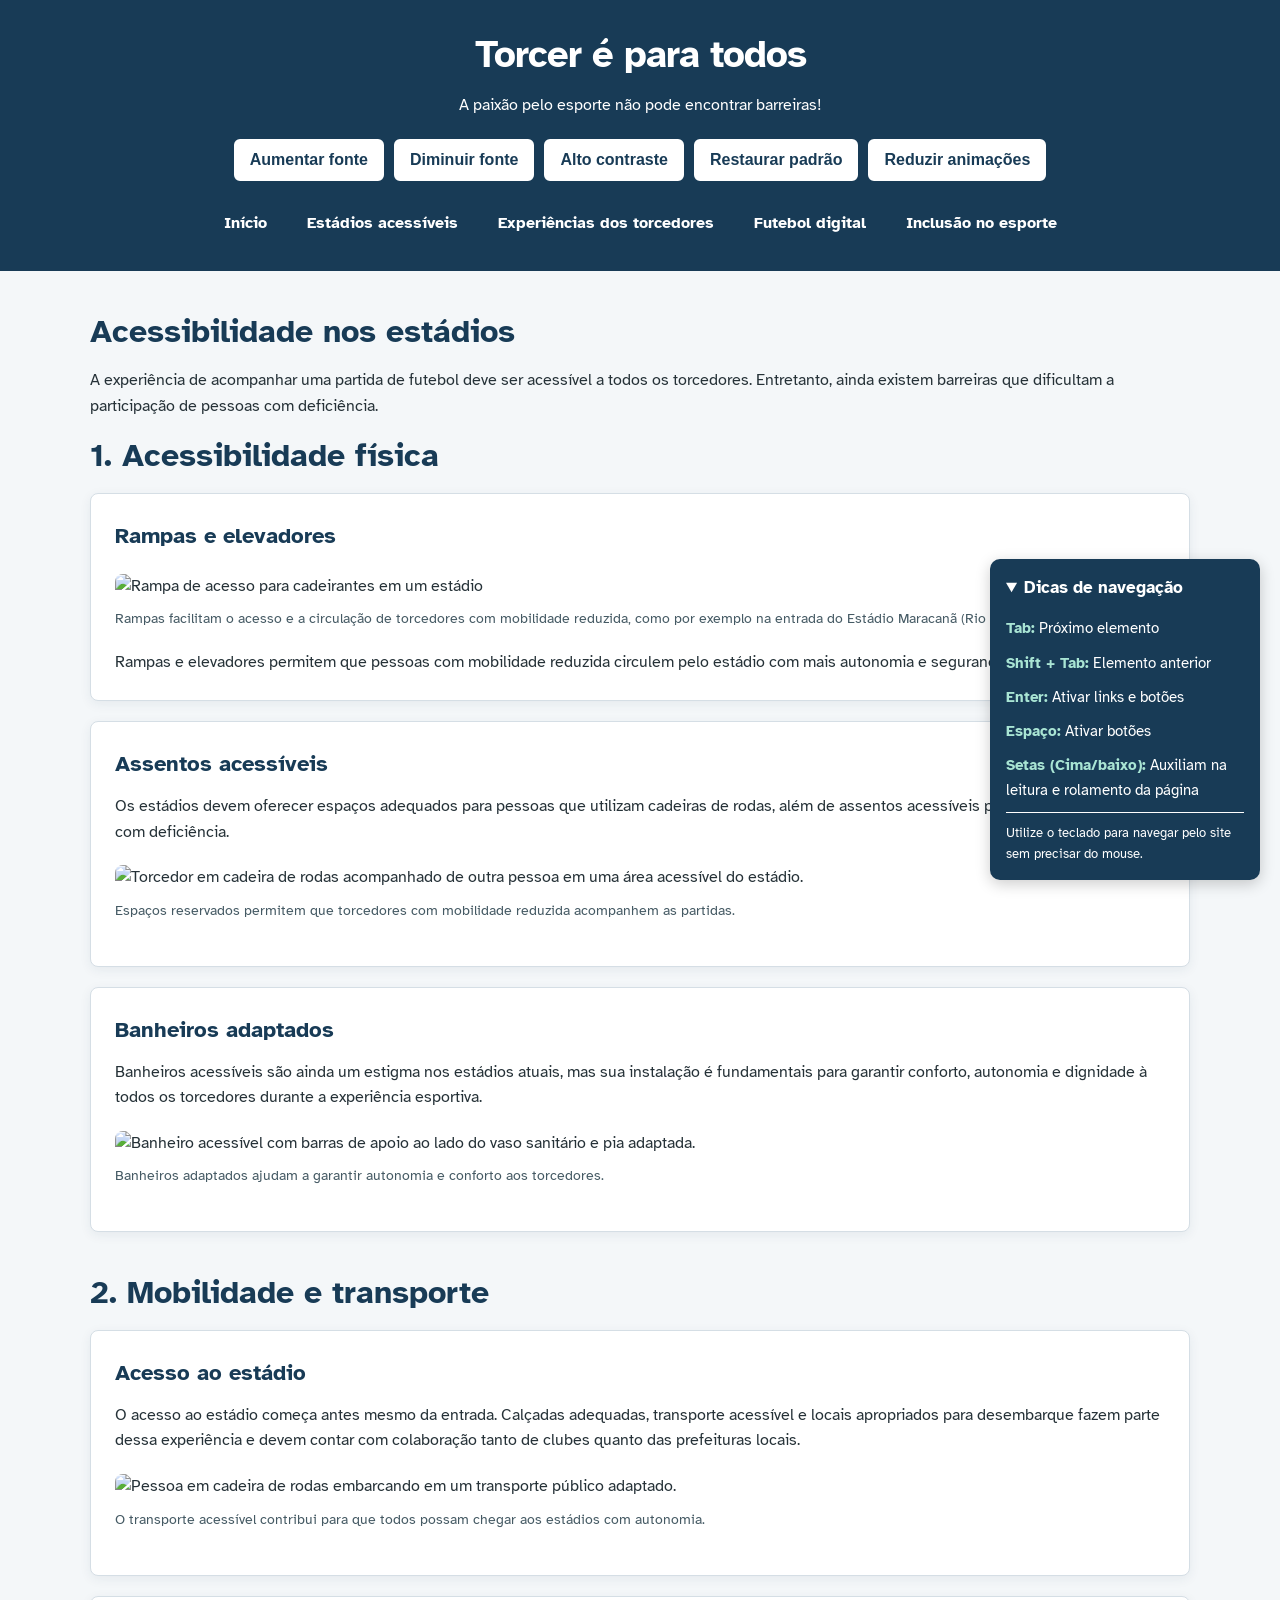
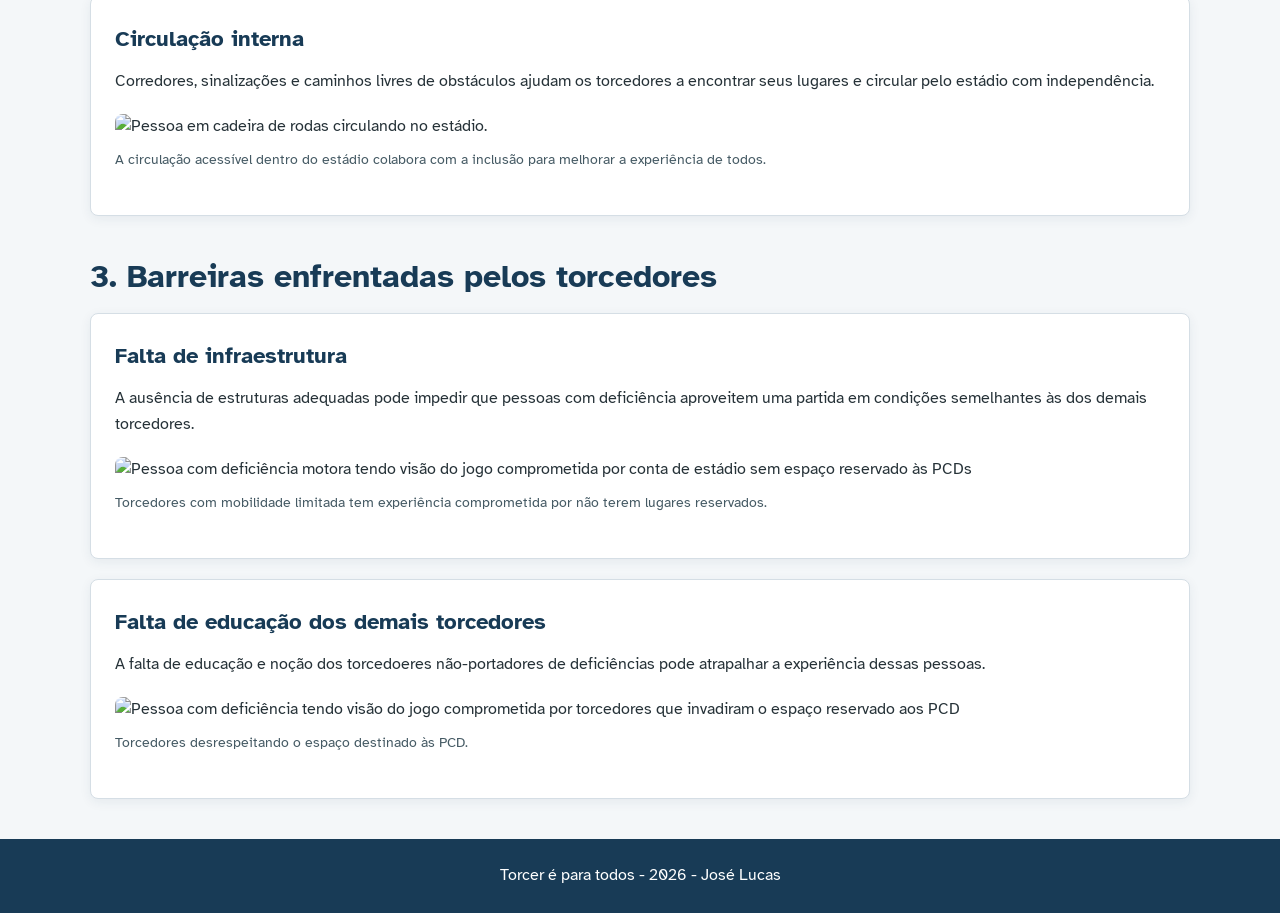
==== estadios.html @ 879877d7 "Add files via upload" ====
<!--Rampas, elevadores, assentos acessíveis, transporte, banheiros adaptados e obstáculos que pessoas com deficiência enfrentam para acompanhar uma partida presencialmente-->   
<!DOCTYPE html>
<html lang="pt-BR">

<head>
    <meta charset="UTF-8">
    <meta name="viewport" content="width=device-width, initial-scale=1.0">
    <title>Acessibilidade nos Estádios | Torcer é para todos</title>
    <link rel="stylesheet" href="style.css">
    <link rel="preconnect" href="https://fonts.googleapis.com">
    <link rel="preconnect" href="https://fonts.gstatic.com" crossorigin>
    <link href="https://fonts.googleapis.com/css2?family=Atkinson+Hyperlegible:wght@400;700&display=swap" rel="stylesheet">
</head>

<body>

    <a href="#conteudo" class="skip-link">
        Pular para o conteúdo
    </a>


    <header>

        <h1>Torcer é para todos</h1>
        <p>A paixão pelo esporte não pode encontrar barreiras!</p>

            <div class="controles-acessibilidade"
            aria-label="Controles de acessibilidade">

            <button type="button" id="aumentar-fonte">
                Aumentar fonte
            </button>

            <button type="button" id="diminuir-fonte">
                Diminuir fonte
            </button>

            <button type="button" id="alto-contraste"
                aria-pressed="false">
                Alto contraste
            </button>

            <button type="button" id="restaurar">
                Restaurar padrão
            </button>

            <button type="button" id="reduzir-animacoes"
                aria-pressed="false">
                Reduzir animações
            </button>
            </div>

        <nav aria-label="Navegação principal">
            <ul>
                <li><a href="index.html">Início</a></li>
                <li><a href="estadios.html">Estádios acessíveis</a></li>
                <li><a href="experiencias.html">Experiências dos torcedores</a></li>
                <li><a href="futebol-digital.html">Futebol digital</a></li>
                <li><a href="inclusao.html">Inclusão no esporte</a></li>
            </ul>
        </nav>

    </header>

    <main id="conteudo">

        <h2>Acessibilidade nos estádios</h2>

        <p>
            A experiência de acompanhar uma partida de futebol
            deve ser acessível a todos os torcedores.
            Entretanto, ainda existem barreiras que dificultam
            a participação de pessoas com deficiência.
        </p>

        <section>

            <h2>1. Acessibilidade física</h2>

            
        <article>
            <h3>Rampas e elevadores</h3>

            <figure>
                <img
                    src="assets\imagens/rampas-estadios.jpg"
                    alt="Rampa de acesso para cadeirantes em um estádio"
                >
                <figcaption>
                    Rampas facilitam o acesso e a circulação de torcedores com mobilidade reduzida,
                     como por exemplo na entrada do Estádio Maracanã (Rio de Janeiro).
                </figcaption>
            </figure>

    <p>
        Rampas e elevadores permitem que pessoas
        com mobilidade reduzida circulem pelo estádio
        com mais autonomia e segurança.
    </p>
</article>


            <article>
                <h3>Assentos acessíveis</h3>
                <p>
                    Os estádios devem oferecer espaços adequados
                    para pessoas que utilizam cadeiras de rodas,
                    além de assentos acessíveis para outros
                    torcedores com deficiência.
                </p>
        
                <figure>
                <img
                src="assets/imagens/assentos-acessiveis.jpg"
                alt="Torcedor em cadeira de rodas acompanhado de outra pessoa em uma área acessível do estádio."
                >
                <figcaption>
                Espaços reservados permitem que torcedores
                com mobilidade reduzida acompanhem as partidas.
                </figcaption>
                </figure>

            </article>

            <article>
                <h3>Banheiros adaptados</h3>
                <p>
                    Banheiros acessíveis são ainda um estigma nos estádios atuais, mas sua instalação é fundamentais para
                    garantir conforto, autonomia e dignidade à todos os torcedores durante a experiência esportiva.
                </p>
                <figure>
                <img
                src="assets\imagens/banheiros-adaptados.jpg"
                alt="Banheiro acessível com barras de apoio ao lado do vaso sanitário e pia adaptada."
                >
                <figcaption>
                Banheiros adaptados ajudam a garantir
                autonomia e conforto aos torcedores.
                </figcaption>
                </figure>
            </article>

        </section>

        <section>

            <h2>2. Mobilidade e transporte</h2>

            <article>
                <h3>Acesso ao estádio</h3>
                <p>
                    O acesso ao estádio começa antes mesmo
                    da entrada. Calçadas adequadas, transporte
                    acessível e locais apropriados para
                    desembarque fazem parte dessa experiência e
                    devem contar com colaboração tanto de clubes
                    quanto das prefeituras locais.
                </p>
                <figure>
                <img
                src="assets\imagens/transporte-acessivel.jpg"
                alt="Pessoa em cadeira de rodas embarcando em um transporte público adaptado."
                >
                <figcaption>
                O transporte acessível contribui para que
                todos possam chegar aos estádios com autonomia.
                </figcaption>
                </figure>
            </article>

            <article>
                <h3>Circulação interna</h3>
                <p>
                    Corredores, sinalizações e caminhos livres
                    de obstáculos ajudam os torcedores a
                    encontrar seus lugares e circular pelo
                    estádio com independência.
                </p>
                <figure>
                <img
                src="assets\imagens/circulacao-estadio.webp"
                alt="Pessoa em cadeira de rodas circulando no estádio."
                >
                <figcaption>
                A circulação acessível dentro do estádio colabora com a inclusão para melhorar a experiência de todos.
                </figcaption>
                </figure>
            </article>

        </section>

        <section>

            <h2>3. Barreiras enfrentadas pelos torcedores</h2>

            <article>
                <h3>Falta de infraestrutura</h3>
                <p>
                    A ausência de estruturas adequadas pode
                    impedir que pessoas com deficiência
                    aproveitem uma partida em condições
                    semelhantes às dos demais torcedores.
                </p>
                <figure>
                <img
                src="assets\imagens/falta-de-infraestrutura.jpg"
                alt="Pessoa com deficiência motora tendo visão do jogo comprometida por conta de estádio sem espaço reservado às PCDs" >
                <figcaption>
                Torcedores com mobilidade limitada tem experiência comprometida
                por não terem lugares reservados.
                </figcaption>
                </figure>
            </article>

            <article>
                <h3>Falta de educação dos demais torcedores</h3>
                <p>
                    A falta de educação e noção dos torcedoeres não-portadores
                    de deficiências pode atrapalhar a experiência dessas pessoas.
                </p>
                <figure>
                <img
                src="assets\imagens/invasaoareapcd.webp"
                alt="Pessoa com deficiência tendo visão do jogo comprometida por torcedores que invadiram o espaço reservado aos PCD"
                >
                <figcaption>
                Torcedores desrespeitando o espaço destinado às PCD.
                </figcaption>
                </figure>
            </article>

        </section>

    </main>

    <details class="dicas-teclado" open>

    <summary>
        <span> Dicas de navegação</span>
    </summary>

    <div class="conteudo-dicas">

        <p>
            <strong>Tab:</strong>
            Próximo elemento
        </p>

        <p>
            <strong>Shift + Tab:</strong>
            Elemento anterior
        </p>

        <p>
            <strong>Enter:</strong>
            Ativar links e botões
        </p>

        <p>
            <strong>Espaço:</strong>
            Ativar botões
        </p>

        <p>
            <strong>Setas (Cima/baixo):</strong>
            Auxiliam na leitura e rolamento da página
        </p>

        <p class="aviso-dicas">
            Utilize o teclado para navegar pelo site
            sem precisar do mouse.
        </p>

    </div>

</details>

    <footer>
        <p>Torcer é para todos - 2026 - José Lucas</p>
    </footer>
<script src="js/script.js/script.js"></script>
</body>

</html>
---- style.css ----
/* =================================
   1. CONFIGURAÇÕES GERAIS
================================= */

* {
    margin: 0;
    padding: 0;
    box-sizing: border-box;
}

body {
    font-family: 'Atkinson Hyperlegible', Arial, sans-serif;    background-color: #F4F7F9;
    color: #263238;
    font-size: 16px;
    line-height: 1.6;
}

/* =================================
   2. CABEÇALHO
================================= */

header {
    background-color: #183B56;
    color: #FFFFFF;
    padding: 24px;
    text-align: center;
}

header h1 {
    margin-bottom: 8px;
    font-size: 2rem;
}

header p {
    margin-bottom: 20px;
}

/* =================================
   3. MENU DE NAVEGAÇÃO
================================= */

nav ul {
    list-style: none;
    display: flex;
    justify-content: center;
    flex-wrap: wrap;
    gap: 12px;
}

nav a {
    display: inline-block;
    color: #FFFFFF;
    text-decoration: none;
    padding: 10px 14px;
    border-radius: 6px;
    font-weight: bold;
}

nav a:hover {
    background-color: #FFFFFF;
    color: #183B56;
}

/* =================================
   4. LINK PARA PULAR AO CONTEÚDO
================================= */

body > a:first-of-type {
    position: absolute;
    top: -100px;
    left: 12px;
    background-color: #FFFFFF;
    color: #183B56;
    padding: 12px;
    z-index: 10;
}

body > a:first-of-type:focus {
    top: 12px;
}

/* =================================
   5. CONTEÚDO PRINCIPAL
================================= */

main {
    width: 90%;
    max-width: 1100px;
    margin: 40px auto;
}

section {
    margin-bottom: 40px;
}

h2 {
    color: #183B56;
    font-size: 1.8rem;
    margin-bottom: 16px;
}

h3 {
    color: #183B56;
    font-size: 1.3rem;
    margin-bottom: 12px;
}

p {
    margin-bottom: 16px;
}

/* =================================
   6. ARTIGOS
================================= */

article {
    background-color: #FFFFFF;
    padding: 24px;
    margin-bottom: 20px;
    border-radius: 8px;
    border: 1px solid #D5DEE5;
}

/* =================================
   7. IMAGENS E LEGENDAS
================================= */

figure {
    margin: 20px 0;
}

figure img {
    display: block;
    max-width: 100%;
    height: auto;
    border-radius: 8px;
}

figcaption {
    margin-top: 8px;
    font-size: 0.9rem;
    color: #455A64;
}

/* =================================
   8. LINKS E FOCO DO TECLADO
================================= */

a {
    color: #17634F;
}

a:hover {
    text-decoration: underline;
}


/* ACESSIBILIDADE POR TECLADO */


/* DESTAQUE DE FOCO PARA NAVEGAÇÃO POR TECLADO */

a:focus-visible,
button:focus-visible,
input:focus-visible,
select:focus-visible,
textarea:focus-visible {
    outline: 3px solid #287A68;
    outline-offset: 4px;
    border-radius: 4px;
}

/* Destaque especial para os controles de acessibilidade */
.controles-acessibilidade button:focus-visible {
    outline: 4px solid #FFFFFF;
    outline-offset: 3px;
    box-shadow: 0 0 0 7px #183B56;
}


/* =================================
   9. RODAPÉ
================================= */

footer {
    background-color: #183B56;
    color: #FFFFFF;
    text-align: center;
    padding: 24px;
}

footer p {
    margin-bottom: 0;
}

/* =================================
   10. ADAPTAÇÃO PARA CELULARES
================================= */

@media (max-width: 600px) {

    header {
        padding: 20px 12px;
    }

    header h1 {
        font-size: 1.6rem;
    }

    nav ul {
        flex-direction: column;
        align-items: stretch;
    }

    nav a {
        display: block;
    }

    main {
        width: 92%;
        margin: 24px auto;
    }

    article {
        padding: 18px;
    }


}
header h1 {
    font-size: 2.4rem;
    letter-spacing: -1px;
}

h2 {
    font-size: 2rem;
    line-height: 1.3;
}

h3 {
    font-size: 1.4rem;
}

/* =================================
   11. IDENTIDADE VISUAL DOS CARTÕES
================================= */

article {
    box-shadow: 0 3px 12px rgba(24, 59, 86, 0.07);
    transition: transform 0.2s ease, box-shadow 0.2s ease;
}

article:hover {
    transform: translateY(-3px);
    box-shadow: 0 6px 18px rgba(24, 59, 86, 0.12);
}

/* =================================
   12. LINKS MAIS VISÍVEIS
================================= */

a {
    font-weight: 600;
    text-underline-offset: 4px;
}

/* =================================
   13. MELHOR ORGANIZAÇÃO DO TEXTO
================================= */

main > section:first-child {
    padding: 24px 0;
}

section > article p:last-child {
    margin-bottom: 0;
}

/* =================================
   14. RESPEITO ÀS PREFERÊNCIAS
================================= */

@media (prefers-reduced-motion: reduce) {
    *,
    *::before,
    *::after {
        scroll-behavior: auto !important;
        transition-duration: 0.01ms !important;
        animation-duration: 0.01ms !important;
    }
}

/* CONTROLES DE ACESSIBILIDADE */

.controles-acessibilidade {
    display: flex;
    justify-content: center;
    flex-wrap: wrap;
    gap: 10px;
    margin-bottom: 20px;
}

.controles-acessibilidade button {
    background-color: #FFFFFF;
    color: #183B56;
    border: 2px solid #FFFFFF;
    border-radius: 6px;
    padding: 10px 14px;
    font-size: 1rem;
    font-weight: bold;
    cursor: pointer;
}

.controles-acessibilidade button:hover {
    background-color: #DCEBE7;
}

.controles-acessibilidade button:focus-visible {
    outline: 3px solid #FFFFFF;
    outline-offset: 4px;
}

/* =================================
   MODO DE ALTO CONTRASTE
================================= */

body.alto-contraste {
    background-color: #000000;
    color: #FFFFFF;
}

body.alto-contraste header,
body.alto-contraste footer {
    background-color: #000000;
    color: #FFFFFF;
    border-bottom: 2px solid #FFFF00;
}

body.alto-contraste h1,
body.alto-contraste h2,
body.alto-contraste h3 {
    color: #FFFF00;
}

body.alto-contraste article {
    background-color: #000000;
    color: #FFFFFF;
    border: 2px solid #FFFF00;
}

body.alto-contraste a {
    color: #FFFF00;
}

body.alto-contraste nav a {
    color: #FFFFFF;
}

body.alto-contraste nav a:hover {
    background-color: #FFFF00;
    color: #000000;
}

body.alto-contraste .controles-acessibilidade button {
    background-color: #000000;
    color: #FFFF00;
    border: 2px solid #FFFF00;
}

body.alto-contraste figcaption {
    color: #FFFFFF;
}

/* REDUÇÃO DE ANIMAÇÕES */

body.reduzir-animacoes *,
body.reduzir-animacoes *::before,
body.reduzir-animacoes *::after {
    animation: none !important;
    transition: none !important;
    scroll-behavior: auto !important;
}


/* =================================
   15. DICAS DE NAVEGAÇÃO
================================= */

.dicas-teclado {
    position: fixed;
    right: 20px;
    bottom: 20px;
    width: 270px;
    background-color: #183B56;
    color: #FFFFFF;
    border-radius: 10px;
    padding: 16px;
    box-shadow: 0 4px 15px rgba(0, 0, 0, 0.2);
    z-index: 100;
}

.dicas-teclado summary {
    cursor: pointer;
    font-weight: bold;
    font-size: 1.05rem;
}

.conteudo-dicas {
    margin-top: 14px;
}

.conteudo-dicas p {
    margin-bottom: 10px;
    font-size: 0.95rem;
}

.conteudo-dicas strong {
    color: #A9E5D4;
}

.conteudo-dicas .aviso-dicas {
    font-size: 0.8rem;
    margin-bottom: 0;
    border-top: 1px solid #FFFFFF;
    padding-top: 10px;
}

.dicas-teclado summary:focus-visible {
    outline: 3px solid #FFFFFF;
    outline-offset: 5px;
    border-radius: 3px;
}

/* Em telas pequenas, a caixa não fica sobre o conteúdo */
@media (max-width: 600px) {
    .dicas-teclado {
        position: static;
        width: 90%;
        margin: 20px auto;
    }
}
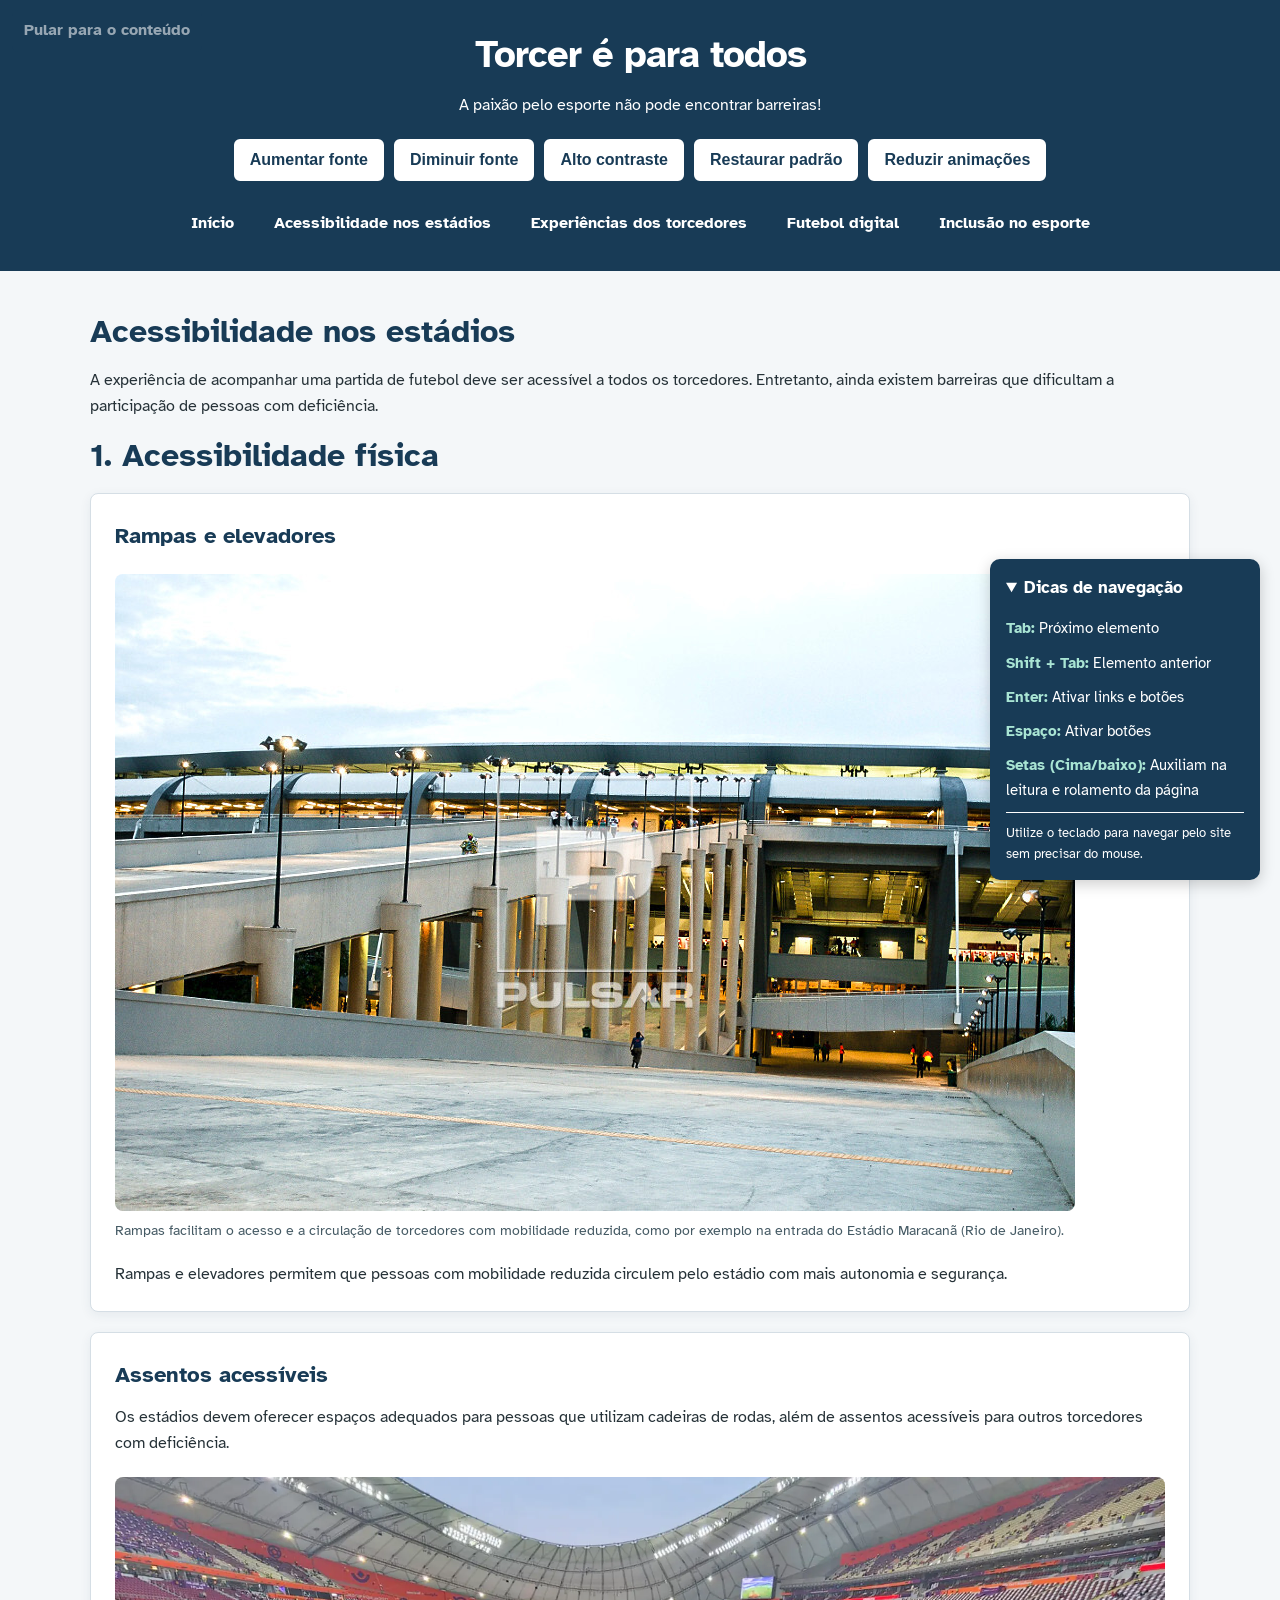
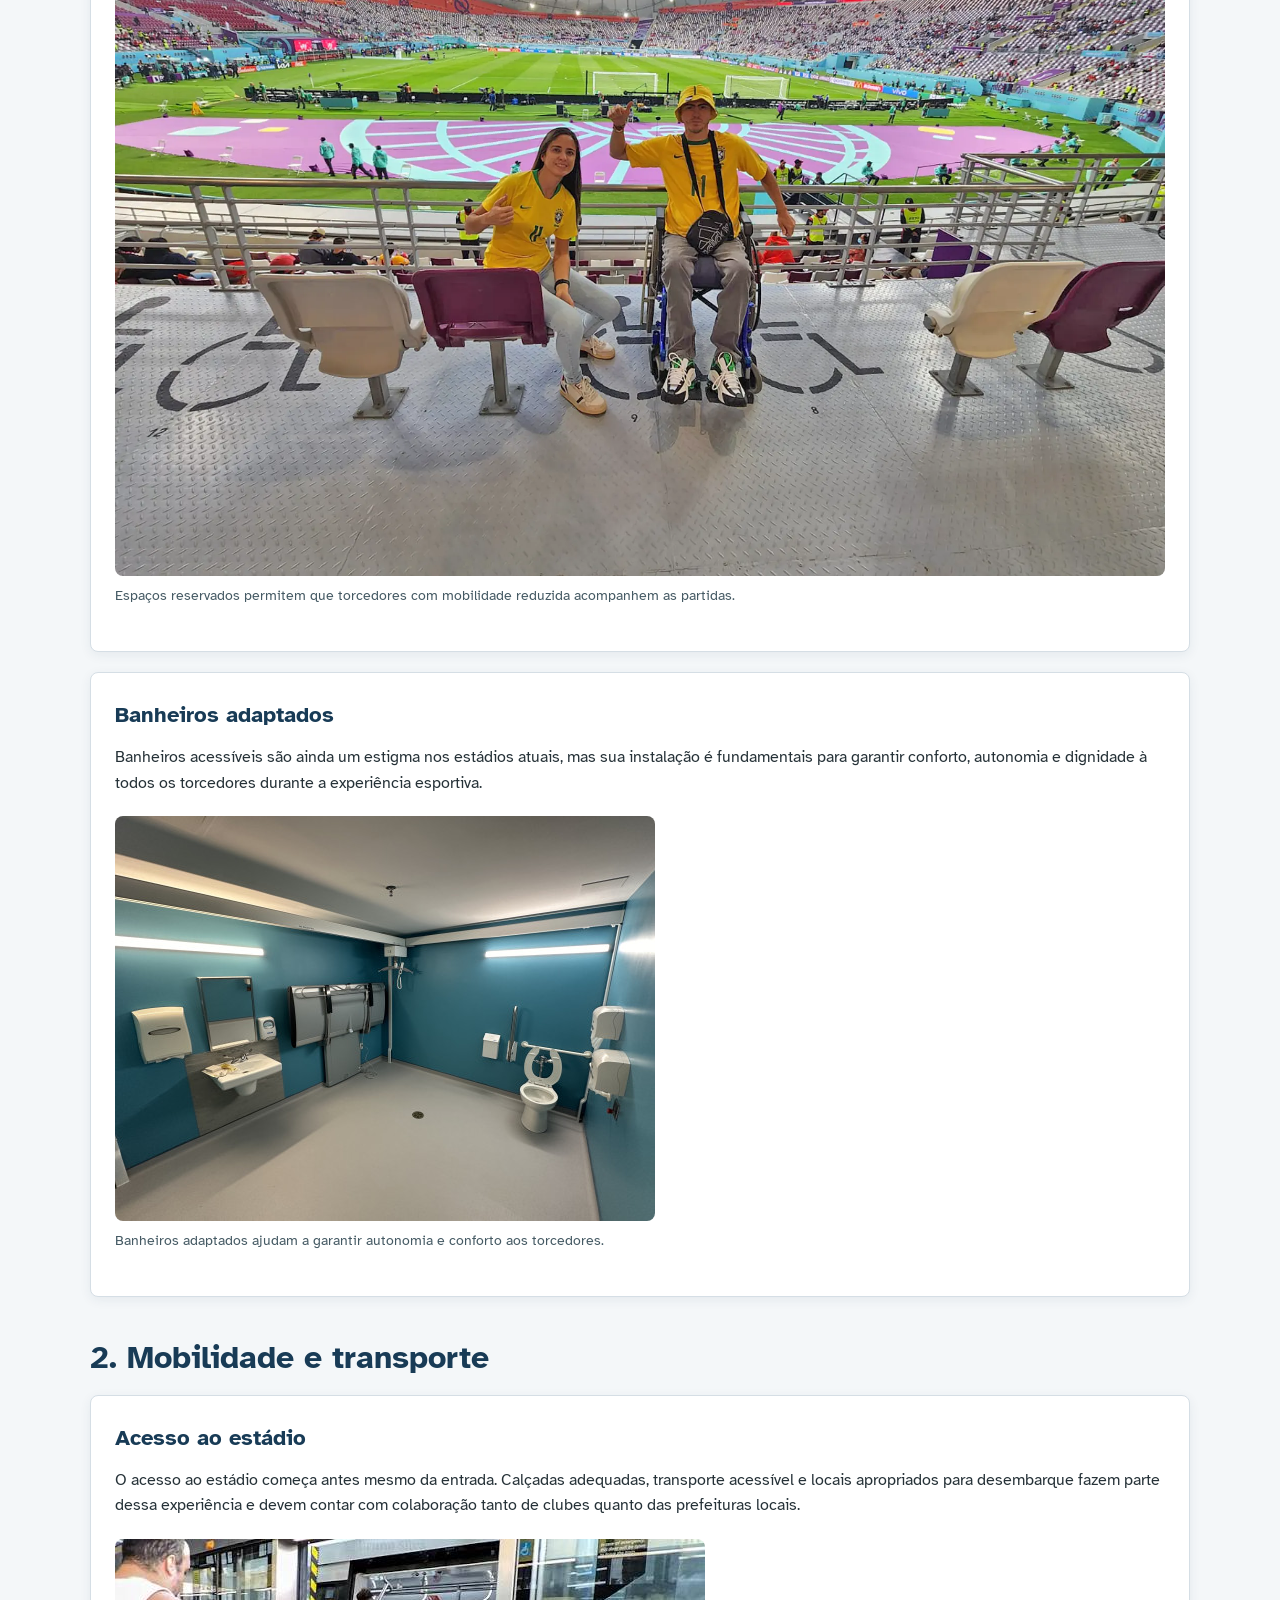
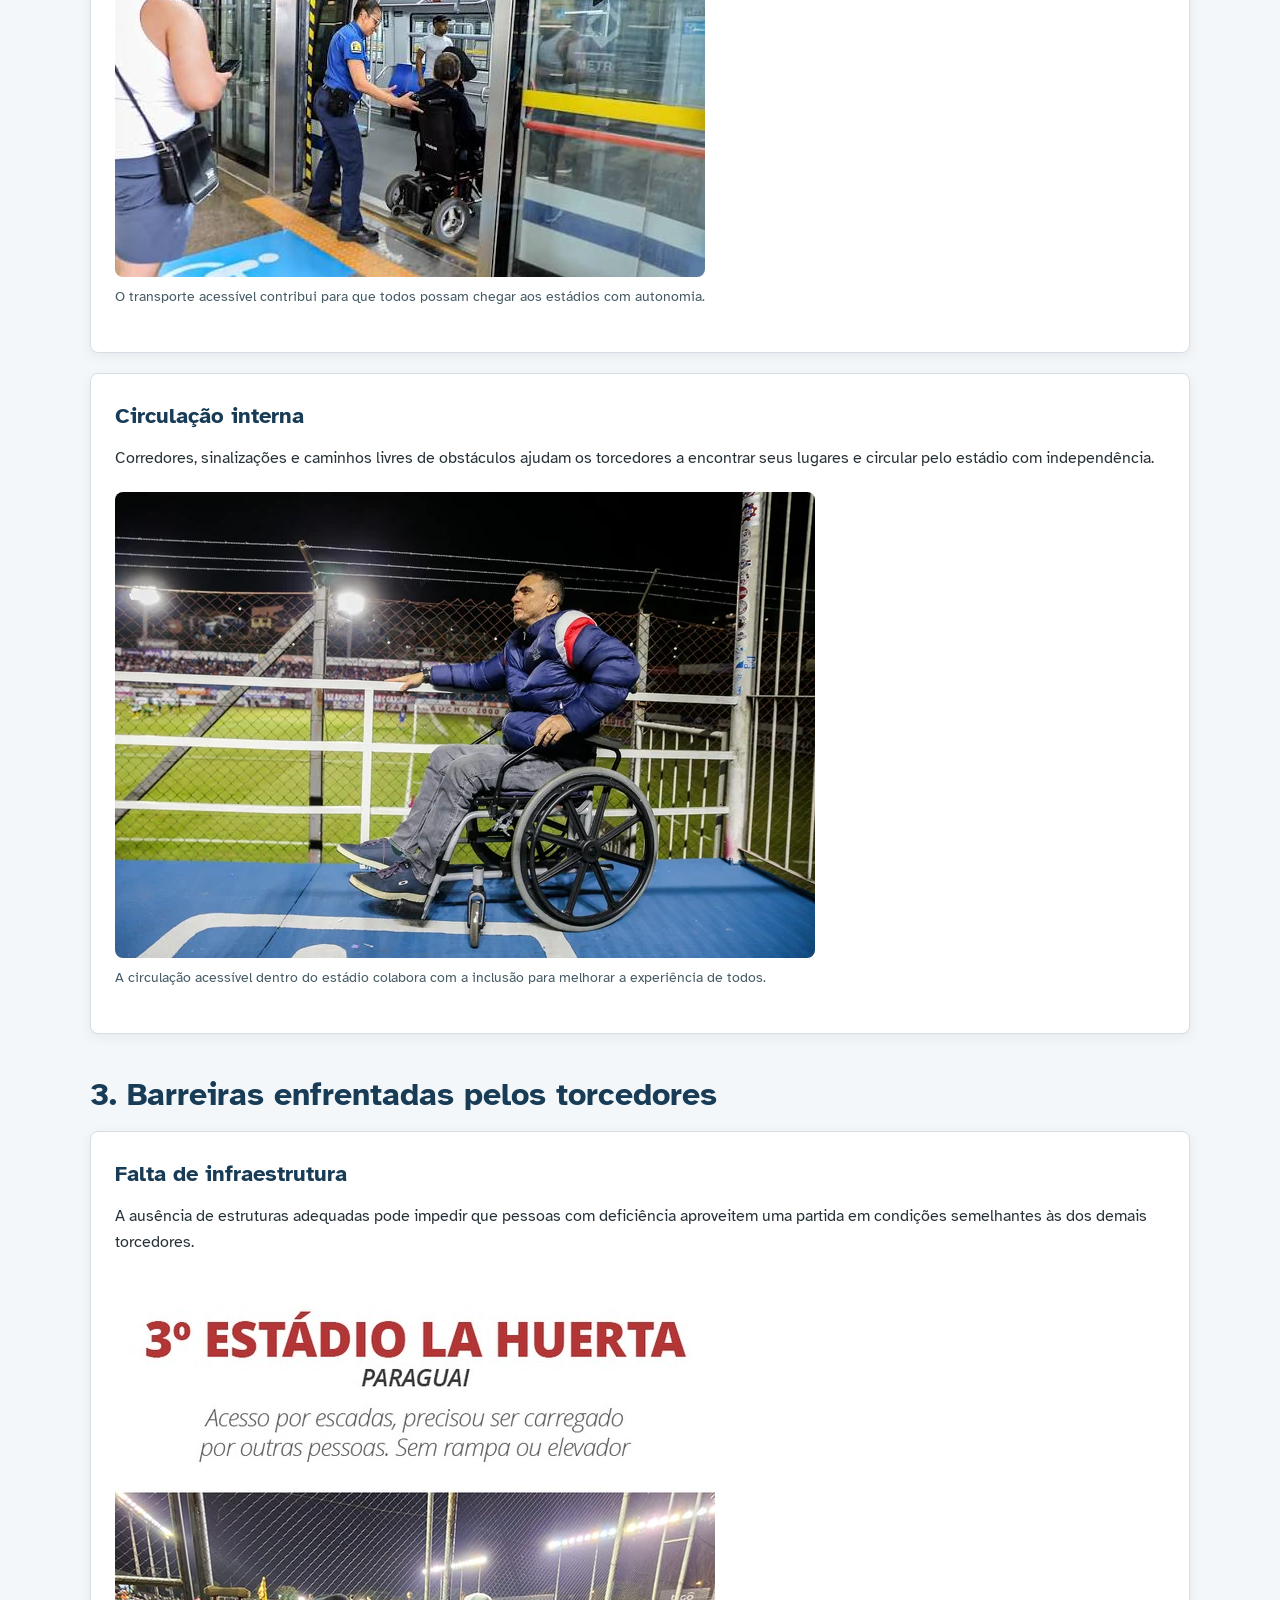
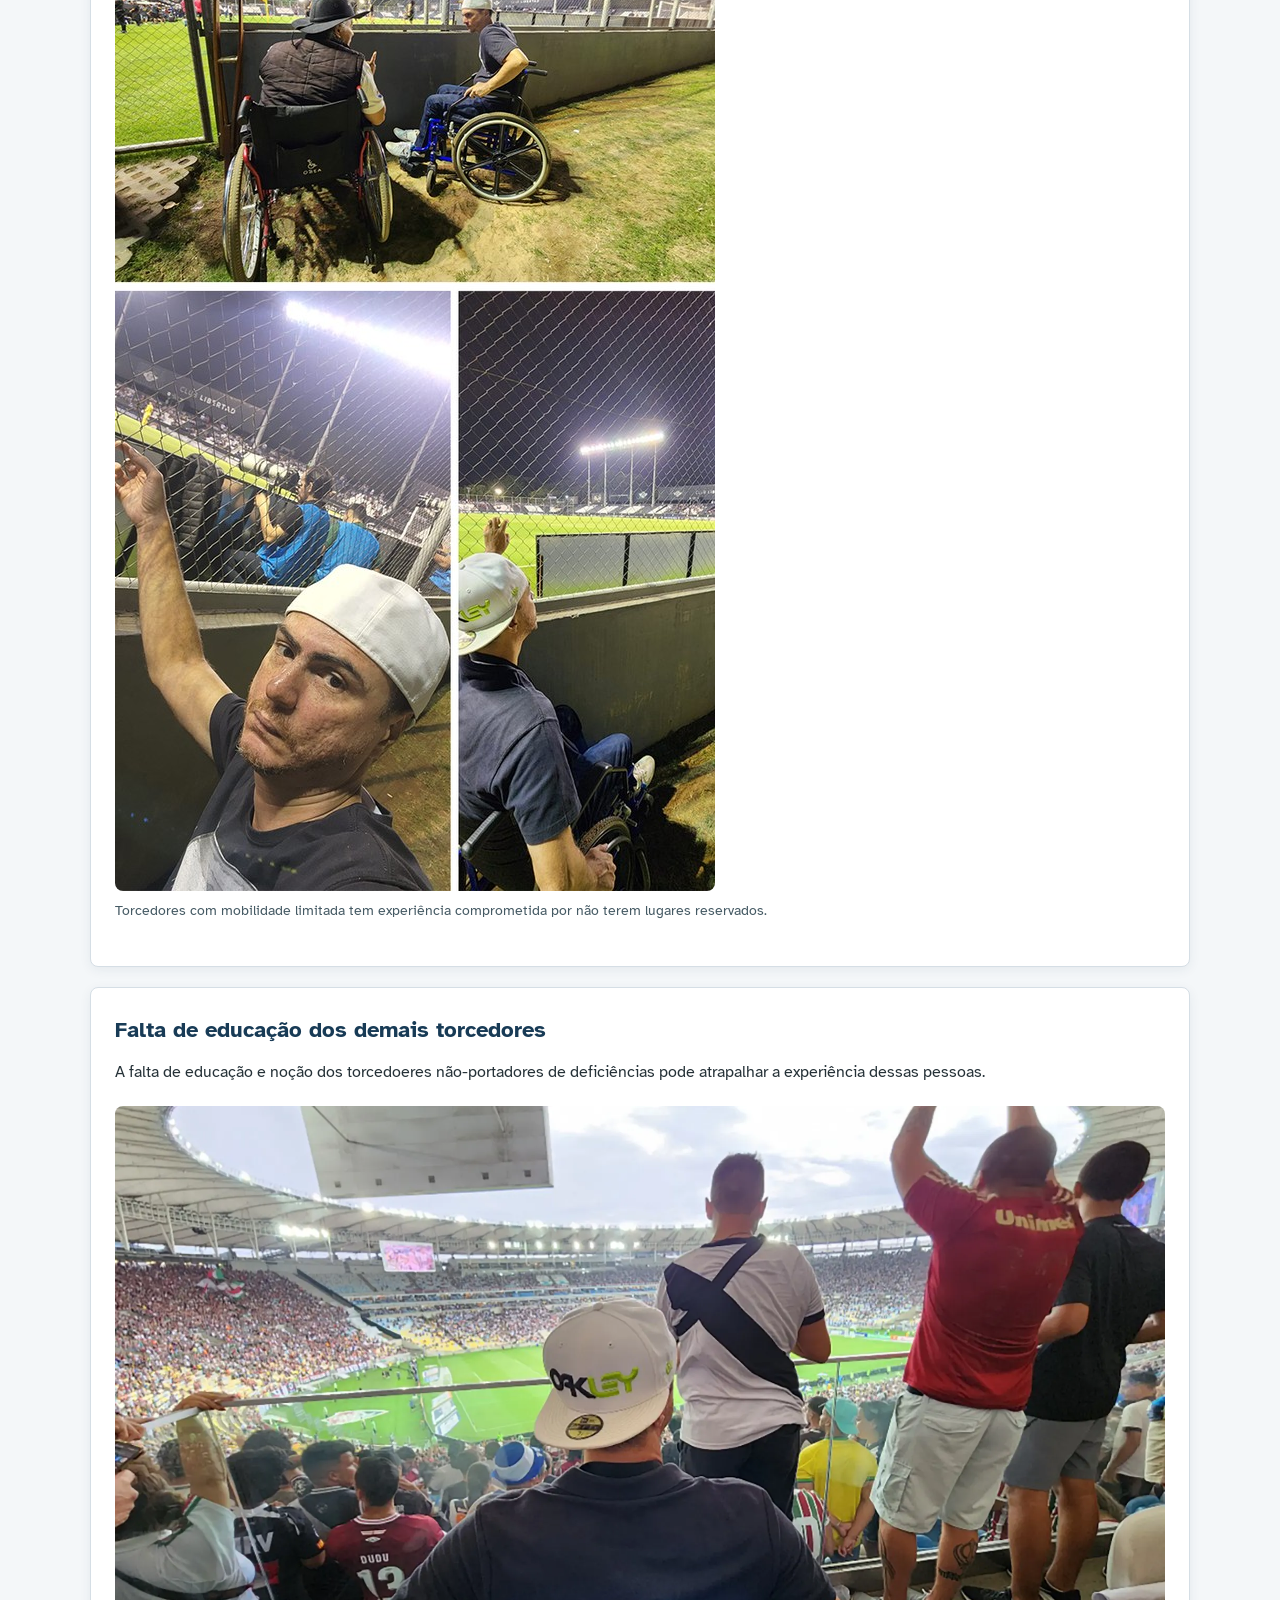
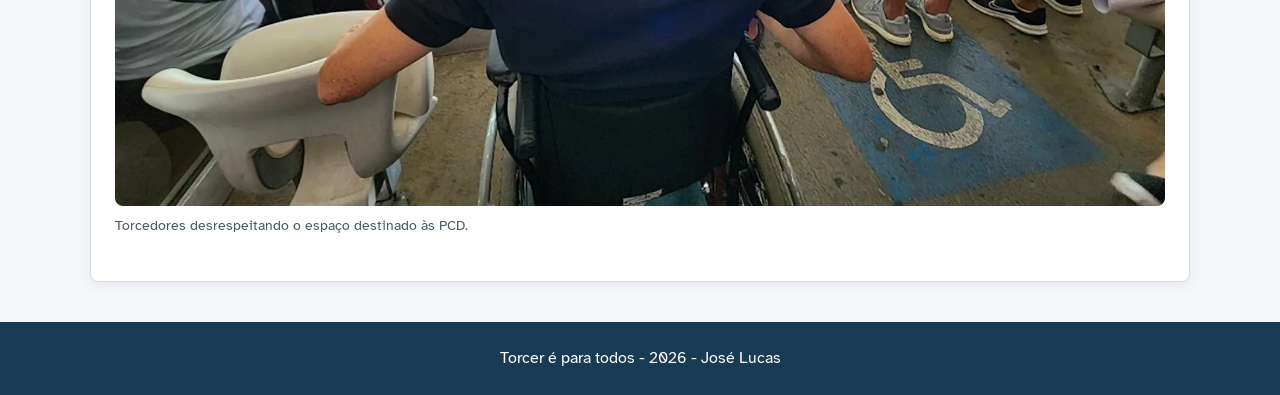
==== commit 022f99d9: "Restore initial comments and HTML structure" ====
--- a/estadios.html
+++ b/estadios.html
@@ -53,7 +53,7 @@
         <nav aria-label="Navegação principal">
             <ul>
                 <li><a href="index.html">Início</a></li>
-                <li><a href="estadios.html">Estádios acessíveis</a></li>
+                <li><a href="estadios.html">Acessibilidade nos estádios</a></li>
                 <li><a href="experiencias.html">Experiências dos torcedores</a></li>
                 <li><a href="futebol-digital.html">Futebol digital</a></li>
                 <li><a href="inclusao.html">Inclusão no esporte</a></li>
--- a/style.css
+++ b/style.css
@@ -1,24 +1,17 @@
-
-/* =================================
-   1. CONFIGURAÇÕES GERAIS
-================================= */
 
 * {
     margin: 0;
     padding: 0;
     box-sizing: border-box;
 }
-
 body {
-    font-family: 'Atkinson Hyperlegible', Arial, sans-serif;    background-color: #F4F7F9;
+    font-family: 'Atkinson Hyperlegible', Arial, sans-serif;    background-color: #F4F7F9; /* fonte desenvolvida visandk maximizar a legibilidade e o reconhecimento de caracteres para leitores com baixa visão */
     color: #263238;
-    font-size: 16px;
+    font-size: 1rem;
     line-height: 1.6;
 }
 
-/* =================================
-   2. CABEÇALHO
-================================= */
+/* cabeçalho */
 
 header {
     background-color: #183B56;
@@ -36,9 +29,7 @@
     margin-bottom: 20px;
 }
 
-/* =================================
-   3. MENU DE NAVEGAÇÃO
-================================= */
+/* menu  */
 
 nav ul {
     list-style: none;
@@ -62,27 +53,34 @@
     color: #183B56;
 }
 
-/* =================================
-   4. LINK PARA PULAR AO CONTEÚDO
-================================= */
+/* link do pular para conteúdo*/
 
 body > a:first-of-type {
     position: absolute;
-    top: -100px;
+    top: 10px;
     left: 12px;
-    background-color: #FFFFFF;
-    color: #183B56;
-    padding: 12px;
-    z-index: 10;
+    background-color: #183B56;
+    color: #FFFFFF;
+    padding: 8px 12px;
+    border-radius: 6px;
+    font-weight: bold;
+    z-index: 999;
+    opacity: 0.55;
+    text-decoration: none;
+    transition: opacity 0.2s ease;
+}
+
+body > a:first-of-type:hover {
+    opacity: 1;
 }
 
 body > a:first-of-type:focus {
-    top: 12px;
-}
-
-/* =================================
-   5. CONTEÚDO PRINCIPAL
-================================= */
+    opacity: 1;
+    outline: 3px solid #287A68;
+    outline-offset: 3px;
+}
+
+/* conteúdo */
 
 main {
     width: 90%;
@@ -110,9 +108,7 @@
     margin-bottom: 16px;
 }
 
-/* =================================
-   6. ARTIGOS
-================================= */
+/* conteúdos separados */
 
 article {
     background-color: #FFFFFF;
@@ -122,9 +118,7 @@
     border: 1px solid #D5DEE5;
 }
 
-/* =================================
-   7. IMAGENS E LEGENDAS
-================================= */
+/* imagens e legendas */
 
 figure {
     margin: 20px 0;
@@ -143,9 +137,7 @@
     color: #455A64;
 }
 
-/* =================================
-   8. LINKS E FOCO DO TECLADO
-================================= */
+/* links */
 
 a {
     color: #17634F;
@@ -156,10 +148,8 @@
 }
 
 
-/* ACESSIBILIDADE POR TECLADO */
-
-
-/* DESTAQUE DE FOCO PARA NAVEGAÇÃO POR TECLADO */
+/* teclado acessível */
+
 
 a:focus-visible,
 button:focus-visible,
@@ -171,7 +161,7 @@
     border-radius: 4px;
 }
 
-/* Destaque especial para os controles de acessibilidade */
+/* Destaque  para os controles de acessibilidade */
 .controles-acessibilidade button:focus-visible {
     outline: 4px solid #FFFFFF;
     outline-offset: 3px;
@@ -179,9 +169,7 @@
 }
 
 
-/* =================================
-   9. RODAPÉ
-================================= */
+/* footer */
 
 footer {
     background-color: #183B56;
@@ -194,9 +182,7 @@
     margin-bottom: 0;
 }
 
-/* =================================
-   10. ADAPTAÇÃO PARA CELULARES
-================================= */
+/* responsividade pro celular */
 
 @media (max-width: 600px) {
 
@@ -242,9 +228,6 @@
     font-size: 1.4rem;
 }
 
-/* =================================
-   11. IDENTIDADE VISUAL DOS CARTÕES
-================================= */
 
 article {
     box-shadow: 0 3px 12px rgba(24, 59, 86, 0.07);
@@ -256,18 +239,13 @@
     box-shadow: 0 6px 18px rgba(24, 59, 86, 0.12);
 }
 
-/* =================================
-   12. LINKS MAIS VISÍVEIS
-================================= */
 
 a {
     font-weight: 600;
     text-underline-offset: 4px;
 }
 
-/* =================================
-   13. MELHOR ORGANIZAÇÃO DO TEXTO
-================================= */
+/* organização do texto */
 
 main > section:first-child {
     padding: 24px 0;
@@ -277,9 +255,7 @@
     margin-bottom: 0;
 }
 
-/* =================================
-   14. RESPEITO ÀS PREFERÊNCIAS
-================================= */
+/* preferências do usuário */
 
 @media (prefers-reduced-motion: reduce) {
     *,
@@ -291,7 +267,7 @@
     }
 }
 
-/* CONTROLES DE ACESSIBILIDADE */
+/* controles d acessibilidade */
 
 .controles-acessibilidade {
     display: flex;
@@ -321,9 +297,7 @@
     outline-offset: 4px;
 }
 
-/* =================================
-   MODO DE ALTO CONTRASTE
-================================= */
+/* modo alto contraste */
 
 body.alto-contraste {
     background-color: #000000;
@@ -372,7 +346,7 @@
     color: #FFFFFF;
 }
 
-/* REDUÇÃO DE ANIMAÇÕES */
+/* redução de animação */
 
 body.reduzir-animacoes *,
 body.reduzir-animacoes *::before,
@@ -383,9 +357,7 @@
 }
 
 
-/* =================================
-   15. DICAS DE NAVEGAÇÃO
-================================= */
+/* orientação pra navegação */
 
 .dicas-teclado {
     position: fixed;
@@ -432,11 +404,28 @@
     border-radius: 3px;
 }
 
-/* Em telas pequenas, a caixa não fica sobre o conteúdo */
+/* responsididade da caixa de orientação */
 @media (max-width: 600px) {
     .dicas-teclado {
         position: static;
         width: 90%;
         margin: 20px auto;
     }
-}+}
+
+/* efeito na imagem */
+figure img {
+    transition: transform 0.3s ease;
+}
+
+figure img:hover {
+    transform: scale(1.03);
+}
+
+.reduzir-animacoes figure img {
+    transition: none;
+}
+
+.reduzir-animacoes figure img:hover {
+    transform: none;
+}
